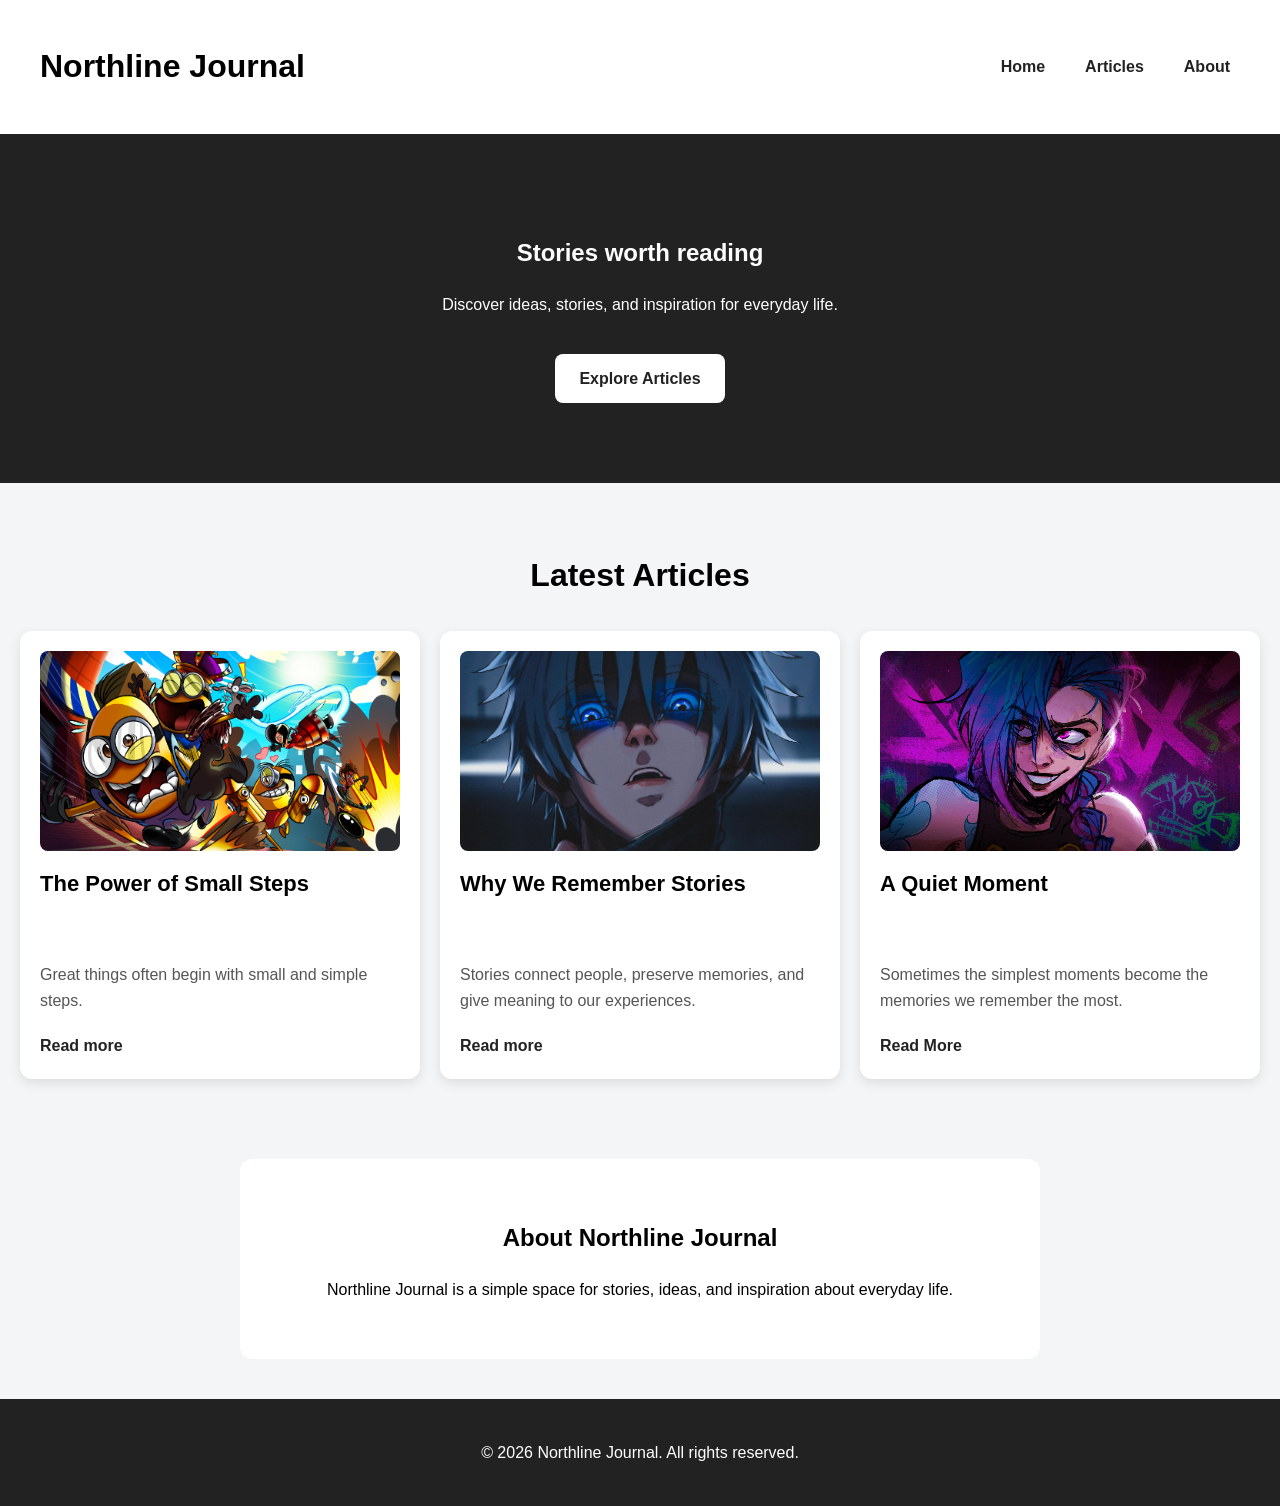
==== index.html @ ed321649 "Update index.html" ====
<!DOCTYPE html>
<html lang="en">


<head>
	<meta charset="UTF-8">
	<meta name="viewport" content="width=device-width, initial-scale=1.0">


	<link rel="stylesheet" href="style.css">
</head>


<body>


<!-- ============ HEADER ============ -->

<header>
	<h1>Northline Journal</h1>

    <nav>
    	<a href="#">Home</a>
    	<a href="#articles">Articles</a>
    	<a href="#about">About</a>
    </nav>
</header>

	
<!-- ============ HERO ============ -->

<section class="hero">
	<h2>Stories worth reading</h2>

	<p>
		Discover ideas, stories, and inspiration for everyday life.
	</p>

	<a href="#articles">Explore Articles</a>
</section>


<main>
	

<!-- ============ ARTICLES ============ -->

<section id="articles">

	<h2>Latest Articles</h2>


<div class="article-grid">
	<article>
        <img src="images/story-1.jpg" alt="A person taking small steps">

		<h3>The Power of Small Steps</h3>

		<p class="article-text"
		   data-full-text="Small steps may seem insignificant at first, but consistent action can create meaningful change over time.">
		   Great things often begin with small and simple steps.</p>

		<a href="#" class="read-more">Read more</a>
	</article>


	<article>
		<img src="images/story-2.jpeg" alt="People sharing stories">

		<h3>Why We Remember Stories</h3>

		<p class="article-text"
		   data-full-text="Stories have the power to connect people across different places and generations, preserve memories, and give meaning to our experiences.">Stories connect people, preserve memories, and give meaning to our experiences.</p>

		<a href="#" class="read-more">Read more</a>
	</article>


	<article>
		<img src="images/story-3.jpg" alt="A quiet peaceful moment">

		<h3>A Quiet Moment</h3>

		<p class="article-text"
		   data-full-text="Sometimes the simplest moments become the memories we remember the most, because they give us time to slow down, notice what matters, and appreciate the present.">Sometimes the simplest moments become the memories we remember the most.</p>

		<a href="#" class="read-more">Read More</a>
	</article>
</div>

</section>


</main>


<!-- ============ about ============ -->

<section id="about">

	<h2>About Northline Journal</h2>

	<p>
		Northline Journal is a simple space for stories, ideas, and inspiration about everyday life.
	</p>

</section>


<!-- ============ footer ============ -->

<footer>
	<p>&copy; 2026 Northline Journal. All rights reserved.</p>
</footer>


<!-- ============ js file ============ -->

<script src="script.js"></script>


</body>

</html>
---- style.css ----
* {
	box-sizing: border-box;
}

body {
	margin: 0;
	font-family: Arial, sans-serif;
	line-height: 1.6;
	background-color: #f4f5f7;
}


/*======================
  1. header
======================*/
header {
	text-align: center;
	background-color: #ffffff;
	padding: 20px 40px;
	display: flex;
	justify-content: space-between;
	align-items: center;
}


nav {
	display: flex;
	gap: 20px;
}


nav a {
	text-decoration: none;
	color: #222;
	font-weight: 600;
	padding: 6px 10px;
	border-radius: 6px;
	transition: 0.3s;
}

nav a:hover {
	color: #555;
	background-color: greenyellow;
}


/*======================
  2. hero
======================*/
.hero {
	padding: 80px 20px;
	text-align: center;
	background-color: #222;
	color: #ffffff;
}

.hero a {
	display: inline-block;
	margin-top: 20px;
	padding: 12px 24px;
	background-color: #ffffff;
	color: #222;
	text-decoration: none;
	border-radius: 8px;
	font-weight: 600;

}

.hero a {
	transition: 0.3s;
}

.hero a:hover {
	background-color: #ddd;
	transform: translateY(-3px);
}
  

/*======================
  3. ARTICLES
======================*/
#articles {
	padding: 40px 20px;
}

#articles > h2 {
	text-align: center;
	font-size: 32px;
	margin-bottom: 30px;
}

.article-grid {
	display: grid;
	grid-template-columns: repeat(3, 1fr);
    gap: 20px;
}

.article-grid article {
	background-color: #ffffff;
	padding: 20px;
	border-radius: 12px;
	box-shadow: 0 4px 12px rgba(0, 0, 0, 0.1);

	display: flex;
	flex-direction: column;
}

.article-grid article h3 {
	margin-top: 0;
	margin-bottom: 10px;
	font-size: 22px;
	min-height: 70px;
}

.article-grid article p {
	color: #555;
	margin-bottom: 20px;
	flex-grow: 1;
}

.article-grid article a {
	color: #222;
	font-weight: 600;
	text-decoration: none;
	margin-top: auto;
}

.article-grid article a:hover {
	text-decoration: underline;
}

.article-grid article img {
	display: block;
	width: 100%;
	height: 200px;
	object-fit: cover;
	border-radius: 8px;
	margin-bottom: 15px;
}

.article-text.expanded {
	color: #111;
	font-size: 17px;
}


/*======================
  4. footer
======================*/
footer {
	margin-top: 40px;
	padding: 25px;
	text-align: center;
	background-color: #222;
	color: #ffffff;
}


/*======================
  5. about
======================*/
#about {
	max-width: 800px;
	margin: 40px auto;
	padding: 40px 20px;
	text-align: center;
	background-color: #ffffff;
	border-radius: 12px;
}


@media (max-width: 700px) {

	header {
		flex-direction: column;
		gap: 15px;
	}

	.hero {
		padding: 60px 20px;
	}

	.article-grid {
		grid-template-columns: 1fr;
	}

	#articles {
		padding: 30px 15px;
	}

	#articles h2 {
		font-size: 28px;
	}

	#about {
		margin: 30px 15px;
		padding: 30px 15px;
	}
}
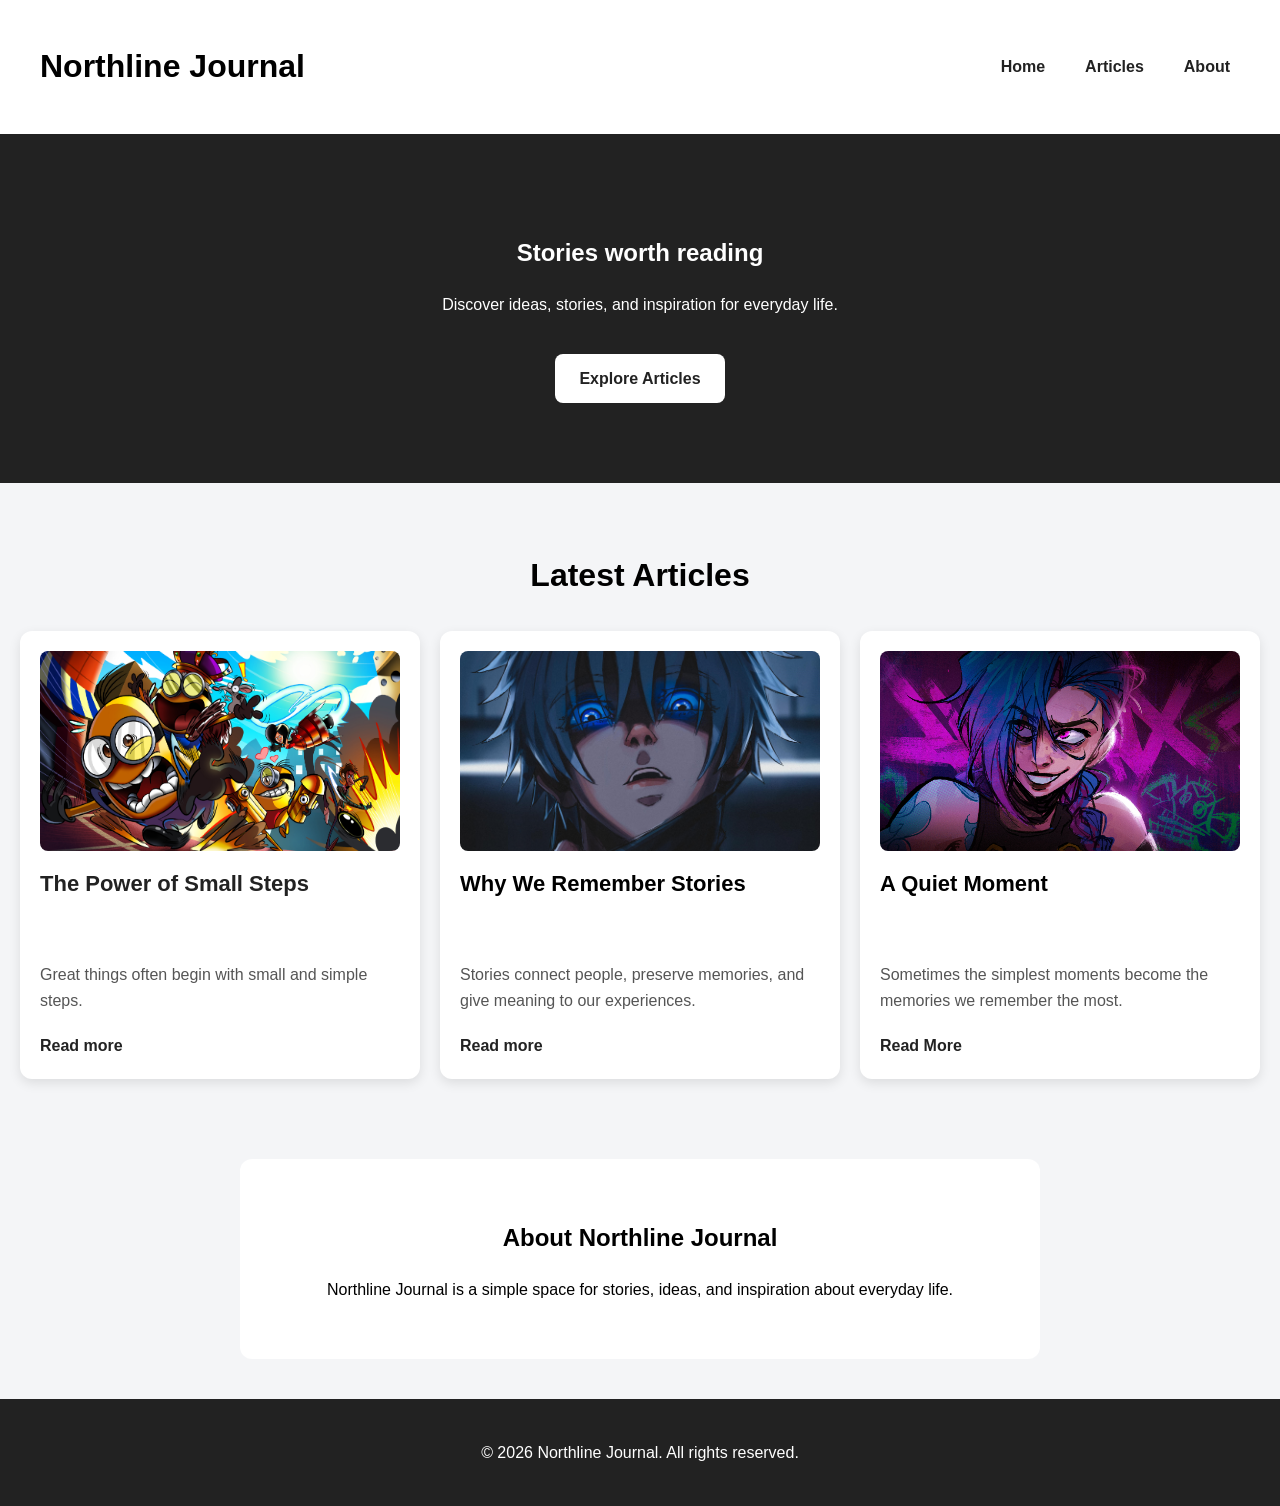
==== commit 0751c3be: "Update index.html" ====
--- a/index.html
+++ b/index.html
@@ -6,6 +6,10 @@
 	<meta charset="UTF-8">
 	<meta name="viewport" content="width=device-width, initial-scale=1.0">
 
+    <title>Northline Journal - Stories, Ideas & Inspiration</title>
+
+    <meta name="description"
+          constent="Northline Journal shares thoughtful stories, ideas, and inspiration for everyday life.">
 
 	<link rel="stylesheet" href="style.css">
 </head>
@@ -54,7 +58,9 @@
 	<article>
         <img src="images/story-1.jpg" alt="A person taking small steps">
 
-		<h3>The Power of Small Steps</h3>
+		<h3>
+			<a href="article-1.html">The Power of Small Steps</a>
+		</h3>
 
 		<p class="article-text"
 		   data-full-text="Small steps may seem insignificant at first, but consistent action can create meaningful change over time.">
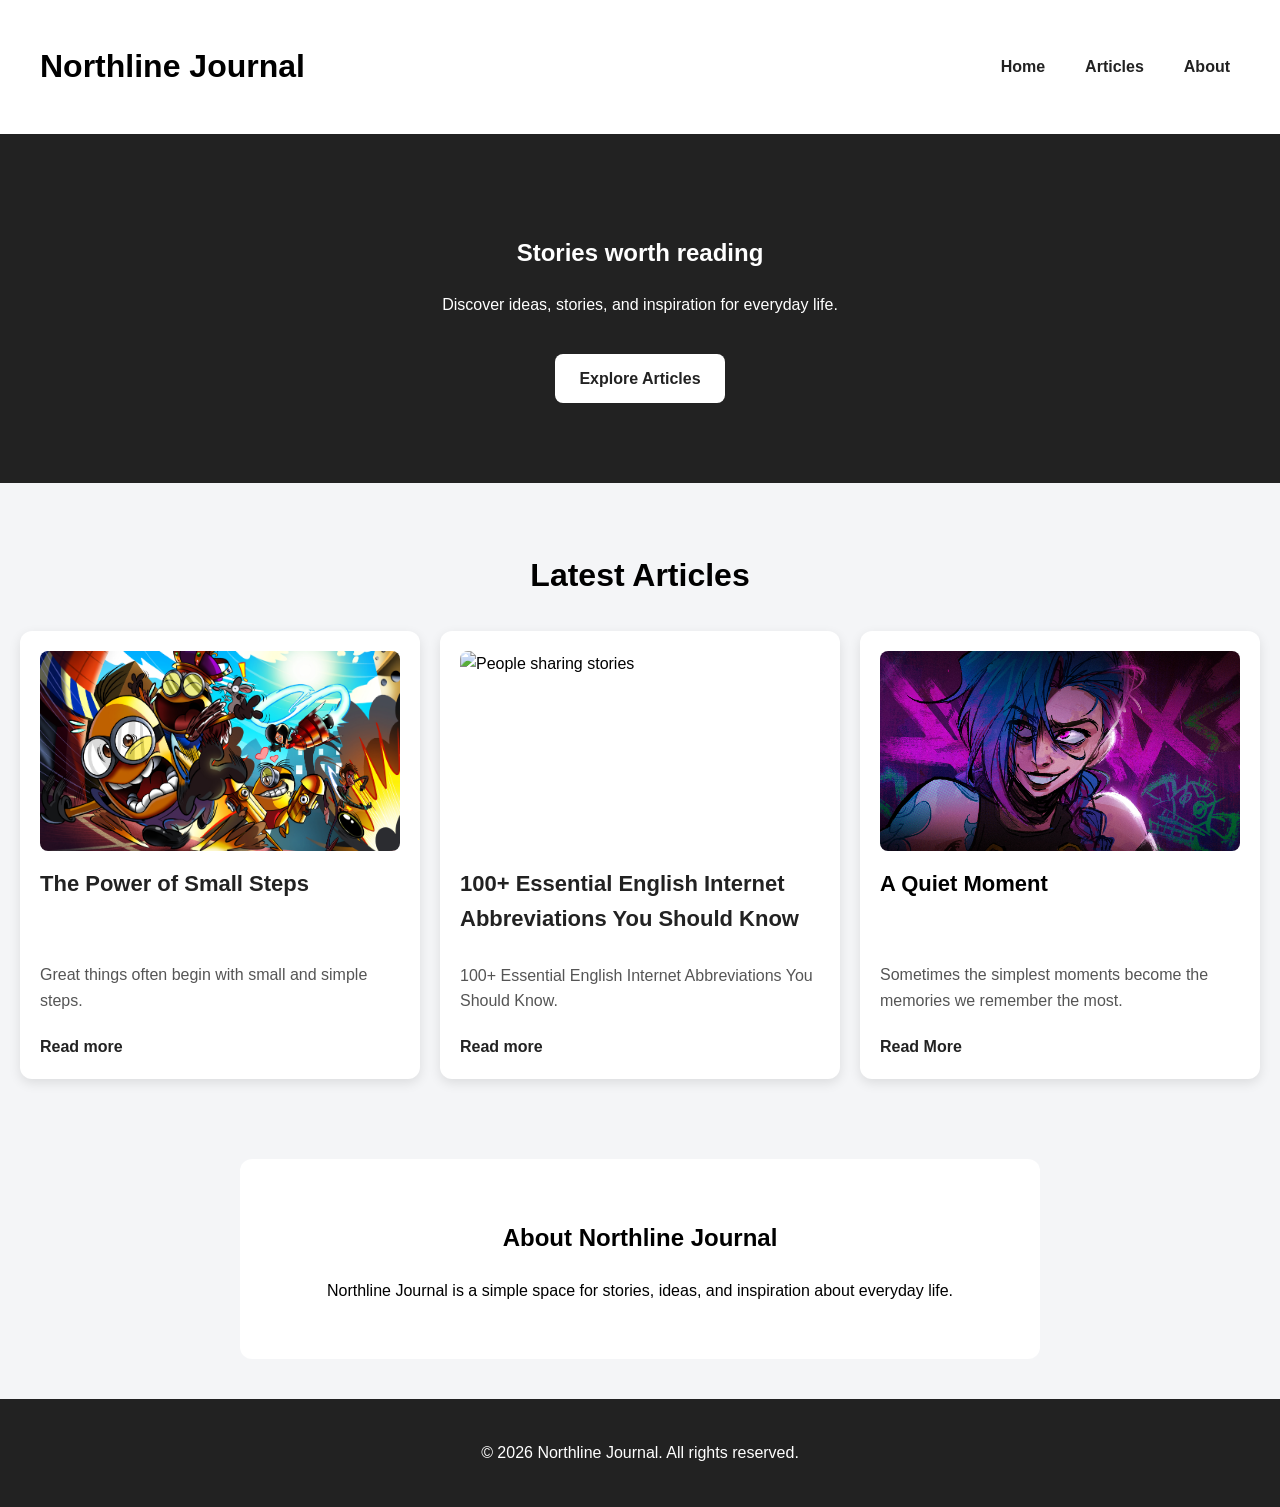
==== commit 2aa6a67a: "Update index.html" ====
--- a/index.html
+++ b/index.html
@@ -55,6 +55,10 @@
 
 
 <div class="article-grid">
+
+
+	<!-- ============ ARTICLES 1 ============ -->
+
 	<article>
         <img src="images/story-1.jpg" alt="A person taking small steps">
 
@@ -70,17 +74,23 @@
 	</article>
 
 
+<!-- ============ ARTICLES 2 ============ -->
+
 	<article>
-		<img src="images/story-2.jpeg" alt="People sharing stories">
+		<img src="images/story-2.jpg" alt="People sharing stories">
 
-		<h3>Why We Remember Stories</h3>
+		<h3>
+    <a href="article-2.html">100+ Essential English Internet Abbreviations You Should Know</a>
+    </h3>
 
 		<p class="article-text"
-		   data-full-text="Stories have the power to connect people across different places and generations, preserve memories, and give meaning to our experiences.">Stories connect people, preserve memories, and give meaning to our experiences.</p>
+		   data-full-text="Discover the most popular English internet abbreviations, texting acronyms, and social media slang to communicate faster and navigate digital conversations with ease.">100+ Essential English Internet Abbreviations You Should Know.</p>
 
 		<a href="#" class="read-more">Read more</a>
 	</article>
 
+
+<!-- ============ ARTICLES 3 ============ -->
 
 	<article>
 		<img src="images/story-3.jpg" alt="A quiet peaceful moment">
--- a/style.css
+++ b/style.css
@@ -145,7 +145,60 @@
 
 
 /*======================
-  4. footer
+  4. ARTICLE - 1
+======================*/
+.article-page article {
+	max-width: 750px;
+	margin: 40px auto;
+	padding: 20px;
+	line-height: 1.8;
+}
+
+.article-page article h1 {
+	font-size: 42px;
+	margin-bottom: 10px;
+}
+
+.article-page article img {
+	display: block;
+	width: 100%;
+	max-width: 750px;
+	height: auto;
+	margin: 20px auto;
+	border-radius: 10px;
+}
+
+.article-page article > p:not(article-meta) {
+	font-size: 18px;
+	color: #444;
+	margin-bottom: 20px;
+}
+
+.article-page .article-meta {
+	color: #777;
+	font-size: 14px;
+	margin-bottom: 25px;
+}
+
+.article-page article h2 {
+	margin-top: 40px;
+	margin-bottom: 15px;
+	font-size: 28px;
+	color: #222;
+}
+
+.article-page article ul {
+	margin: 20px 0;
+	padding-left: 25px;
+}
+
+.article-page article li {
+	margin-bottom: 10px;
+}
+
+
+/*======================
+  5. footer
 ======================*/
 footer {
 	margin-top: 40px;
@@ -157,7 +210,7 @@
 
 
 /*======================
-  5. about
+  6. about
 ======================*/
 #about {
 	max-width: 800px;
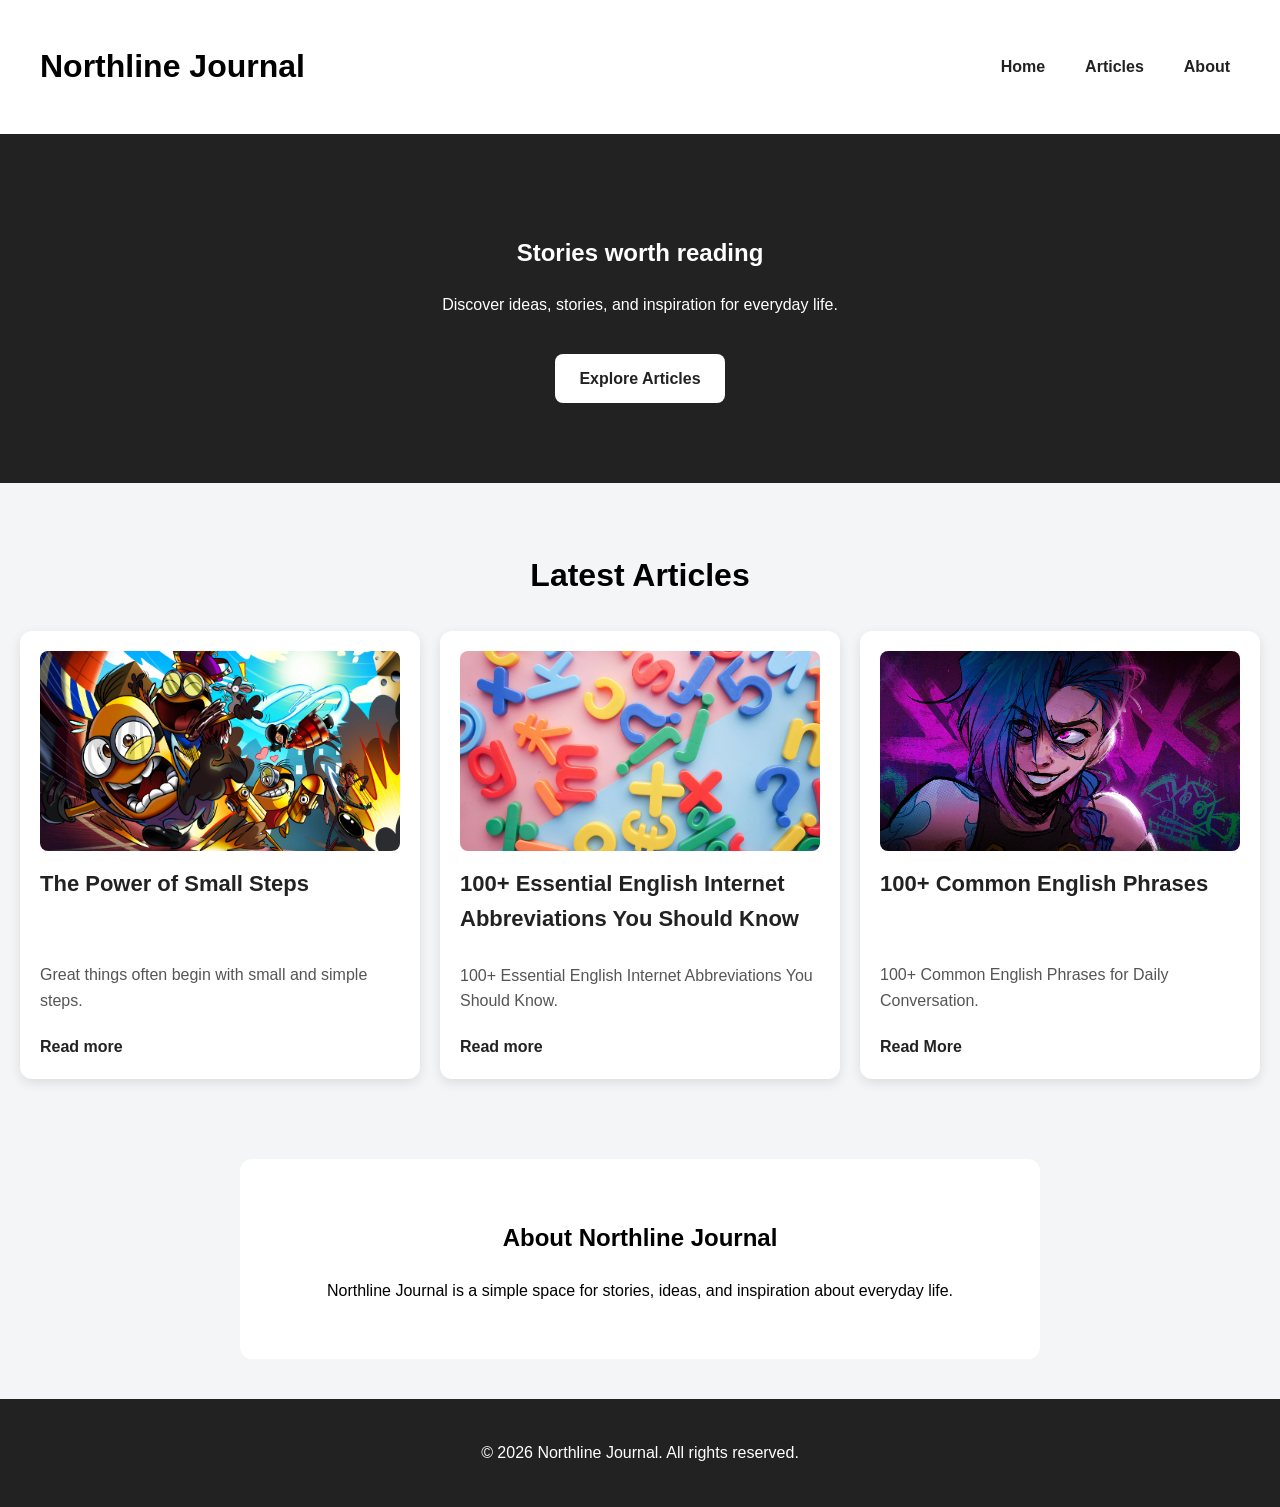
==== commit 67045266: "Update index.html" ====
--- a/index.html
+++ b/index.html
@@ -74,7 +74,7 @@
 	</article>
 
 
-<!-- ============ ARTICLES 2 ============ -->
+<!-- ============ ARTICLE 2 ============ -->
 
 	<article>
 		<img src="images/story-2.jpg" alt="People sharing stories">
@@ -90,15 +90,17 @@
 	</article>
 
 
-<!-- ============ ARTICLES 3 ============ -->
+<!-- ============ ARTICLE 3 ============ -->
 
 	<article>
 		<img src="images/story-3.jpg" alt="A quiet peaceful moment">
 
-		<h3>A Quiet Moment</h3>
+		<h3>
+			<a href="article-3.html">100+ Common English Phrases</a>
+		</h3>
 
 		<p class="article-text"
-		   data-full-text="Sometimes the simplest moments become the memories we remember the most, because they give us time to slow down, notice what matters, and appreciate the present.">Sometimes the simplest moments become the memories we remember the most.</p>
+		   data-full-text="Master the most practical and frequently used short English phrases for daily interactions, travel, work, and casual conversations.">100+ Common English Phrases for Daily Conversation.</p>
 
 		<a href="#" class="read-more">Read More</a>
 	</article>
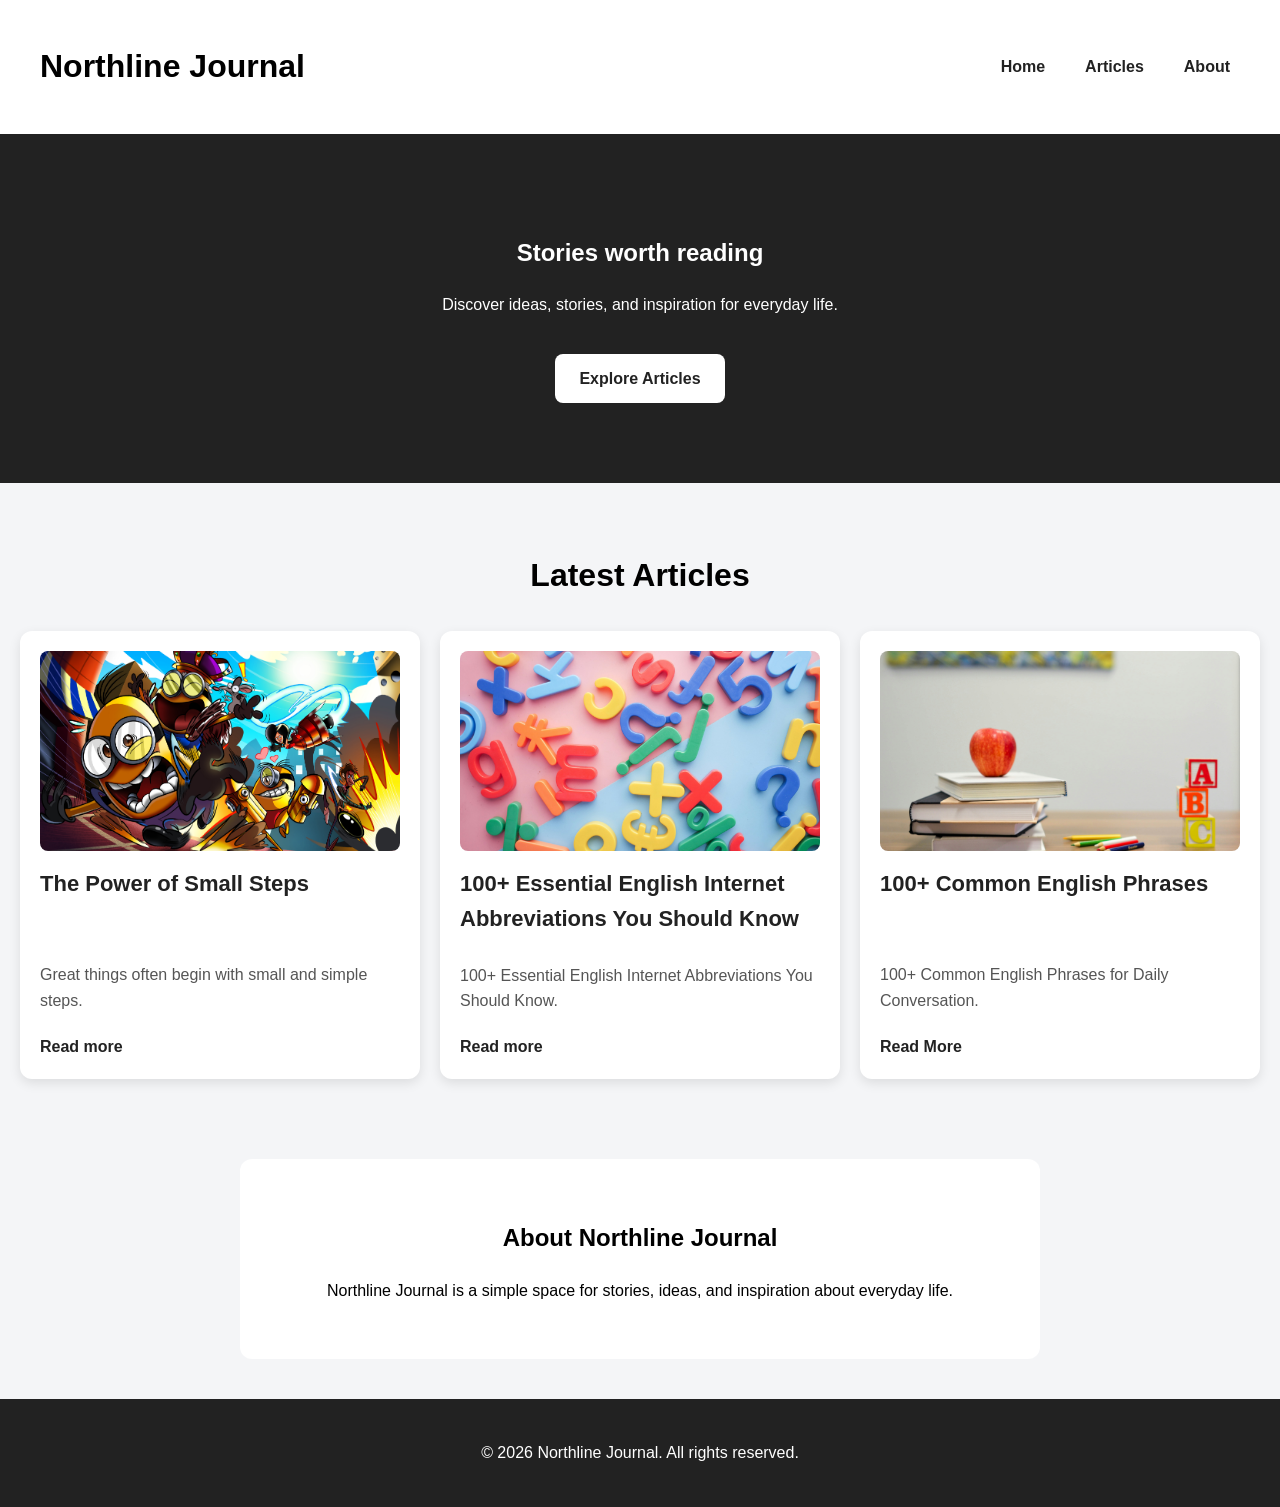
==== commit da5a1d23: "Update index.html" ====
--- a/index.html
+++ b/index.html
@@ -63,7 +63,7 @@
         <img src="images/story-1.jpg" alt="A person taking small steps">
 
 		<h3>
-			<a href="article-1.html">The Power of Small Steps</a>
+			<a href="articles/article-1.html">The Power of Small Steps</a>
 		</h3>
 
 		<p class="article-text"
@@ -80,7 +80,7 @@
 		<img src="images/story-2.jpg" alt="People sharing stories">
 
 		<h3>
-    <a href="article-2.html">100+ Essential English Internet Abbreviations You Should Know</a>
+    <a href="articles/article-2.html">100+ Essential English Internet Abbreviations You Should Know</a>
     </h3>
 
 		<p class="article-text"
@@ -96,7 +96,7 @@
 		<img src="images/story-3.jpg" alt="A quiet peaceful moment">
 
 		<h3>
-			<a href="article-3.html">100+ Common English Phrases</a>
+			<a href="articles/article-3.html">100+ Common English Phrases</a>
 		</h3>
 
 		<p class="article-text"
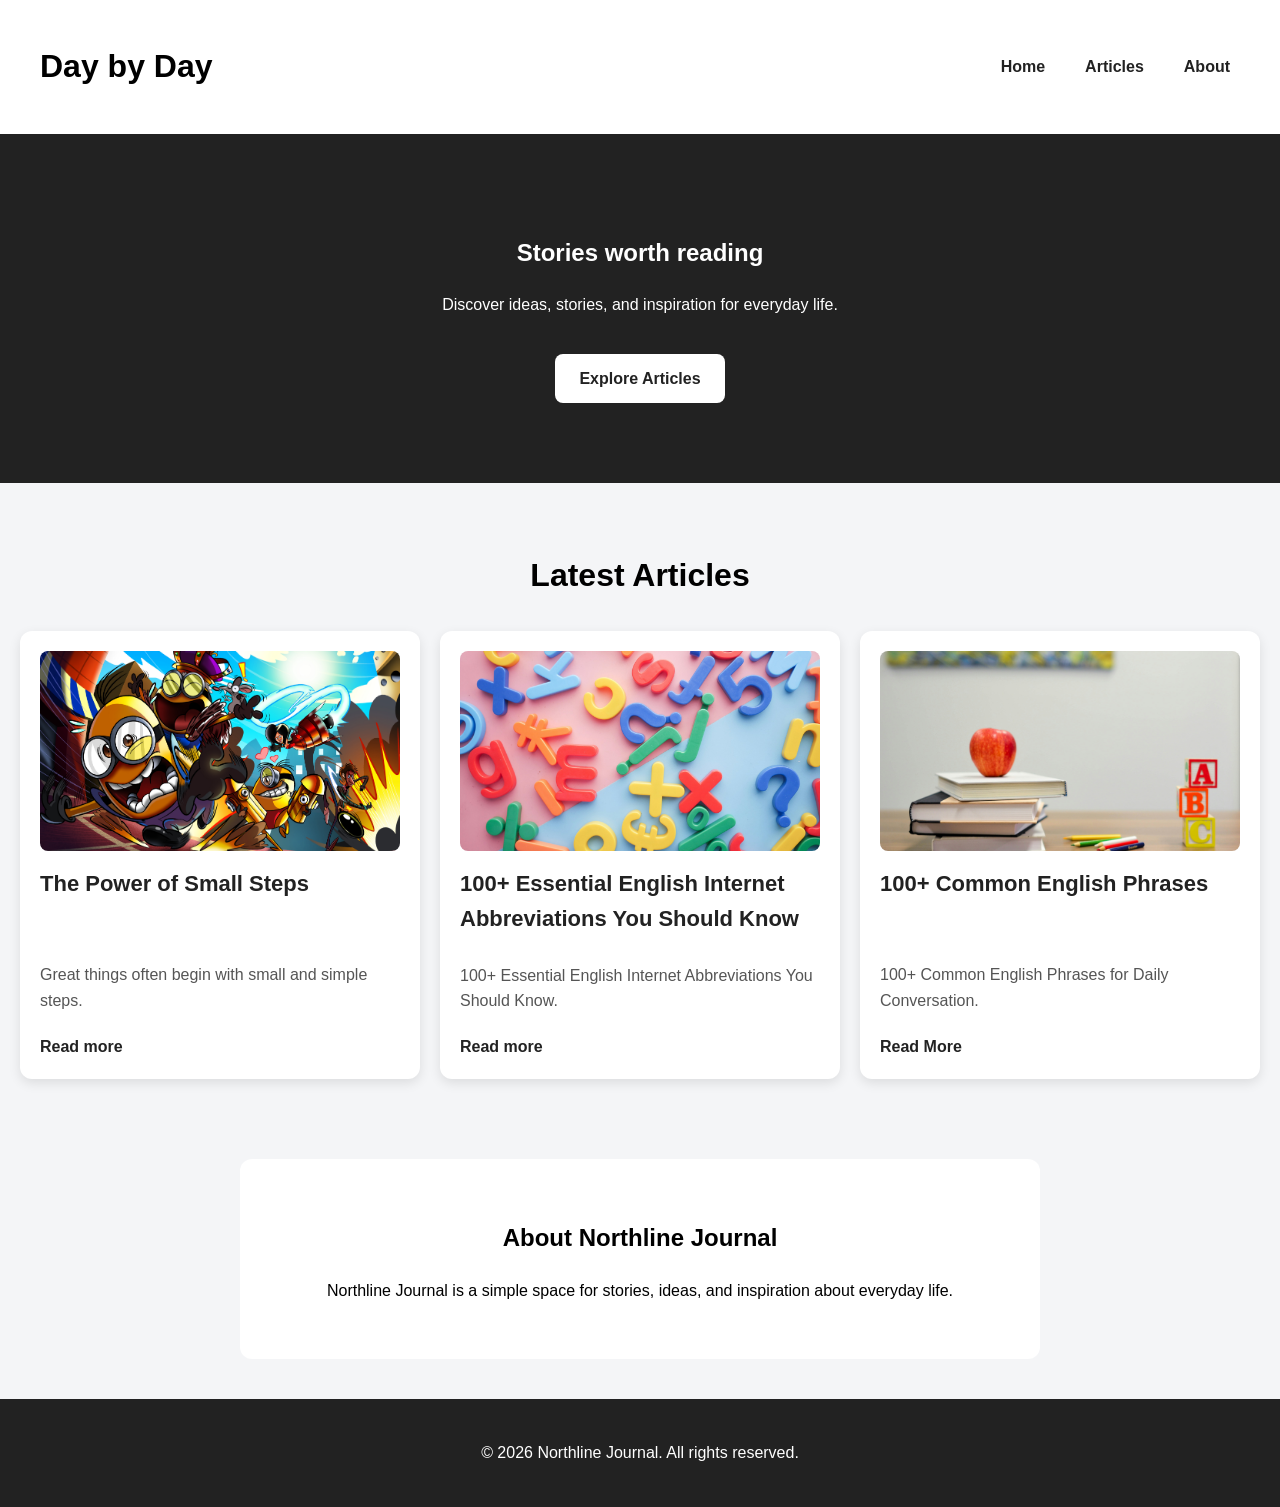
==== commit 0d53d440: "Update index.html" ====
--- a/index.html
+++ b/index.html
@@ -21,7 +21,7 @@
 <!-- ============ HEADER ============ -->
 
 <header>
-	<h1>Northline Journal</h1>
+	<h1>Day by Day</h1>
 
     <nav>
     	<a href="#">Home</a>
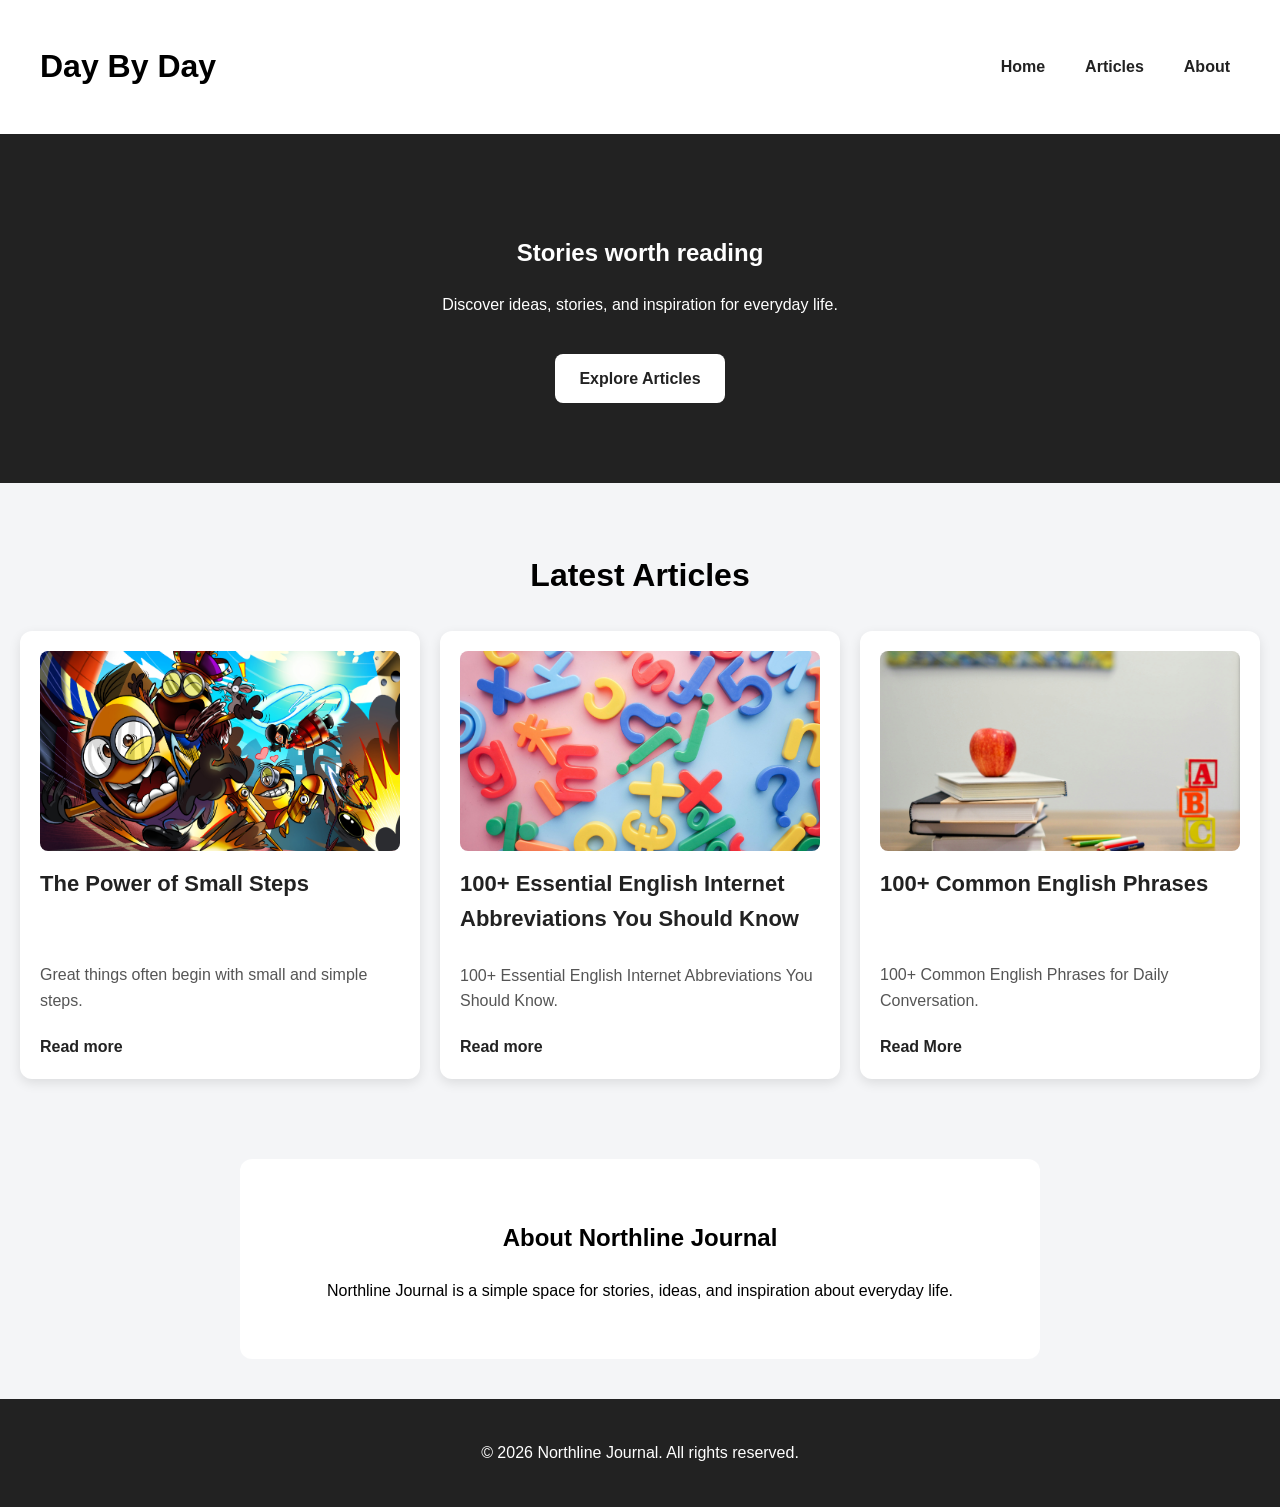
==== commit 28cbb3b5: "Update index.html" ====
--- a/index.html
+++ b/index.html
@@ -21,7 +21,7 @@
 <!-- ============ HEADER ============ -->
 
 <header>
-	<h1>Day by Day</h1>
+	<h1>Day By Day</h1>
 
     <nav>
     	<a href="#">Home</a>
